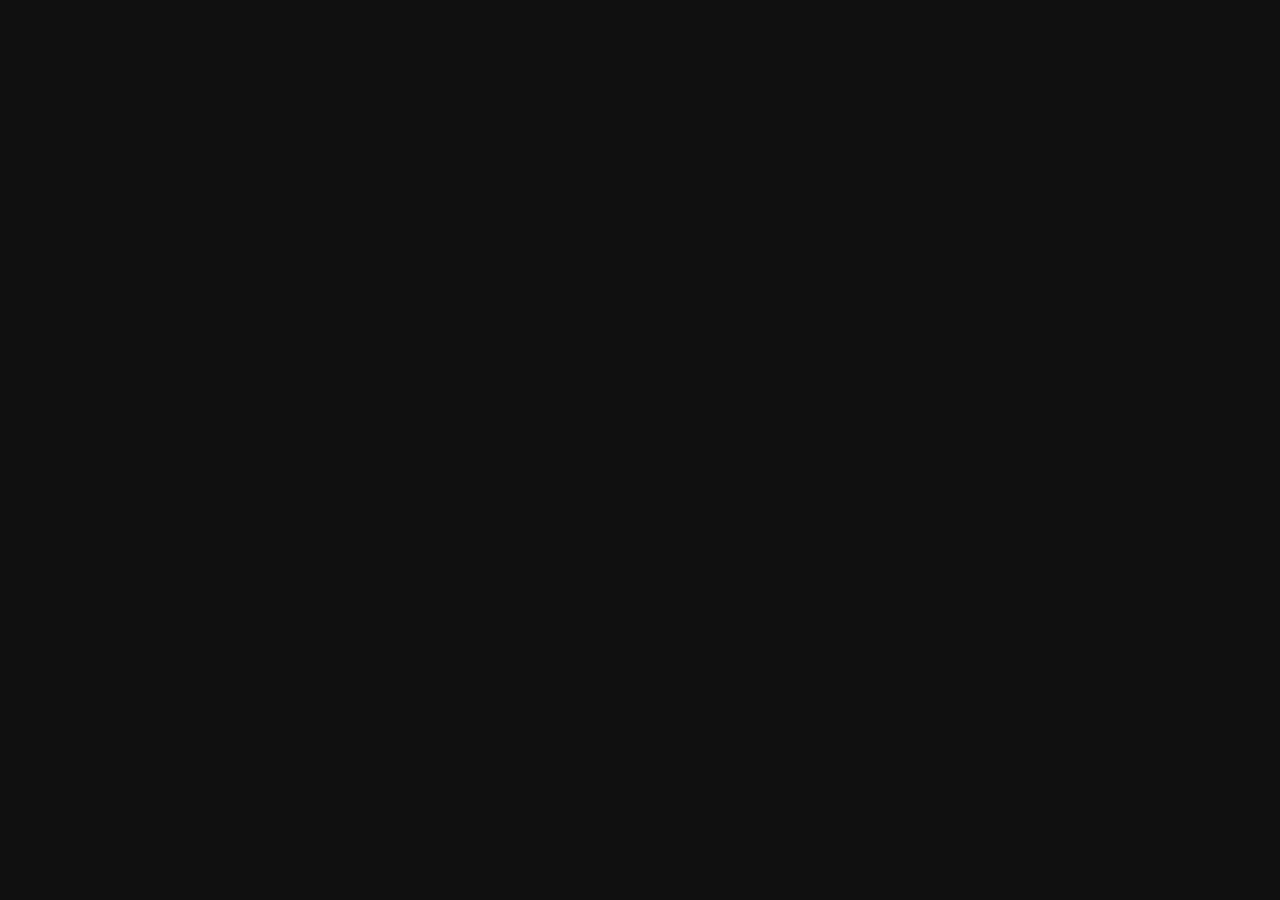
==== tc_next/index.html @ b54408b2 "Phase A.1: tc_next/ scaffold + cross-platform launcher New portable bundle structure. Launchers: sta" ====
<!DOCTYPE html>
<html lang="en">
<head>
  <meta charset="UTF-8">
  <meta name="viewport" content="width=device-width, initial-scale=1.0">
  <title>Tarnished's Companion</title>
  <link rel="stylesheet" href="app/styles.css">
</head>
<body>
  <div id="root">
    <div style="padding:2rem;font-family:monospace;color:#888">Loading...</div>
  </div>
  <!-- React via CDN not used at runtime (offline principle); ships bundled in app/vendor -->
  <script src="app/vendor/react.production.min.js"></script>
  <script src="app/vendor/react-dom.production.min.js"></script>
  <script src="app/main.js" type="module"></script>
</body>
</html>
---- tc_next/app/styles.css ----
/* Placeholder — styles will be ported from legacy HTML in Phase A.4.
   Keeping this minimal so the shell loads cleanly during migration. */
:root {
  color-scheme: dark;
}
body {
  margin: 0;
  background: #111;
  color: #ddd;
  font-family: system-ui, -apple-system, "Segoe UI", sans-serif;
}
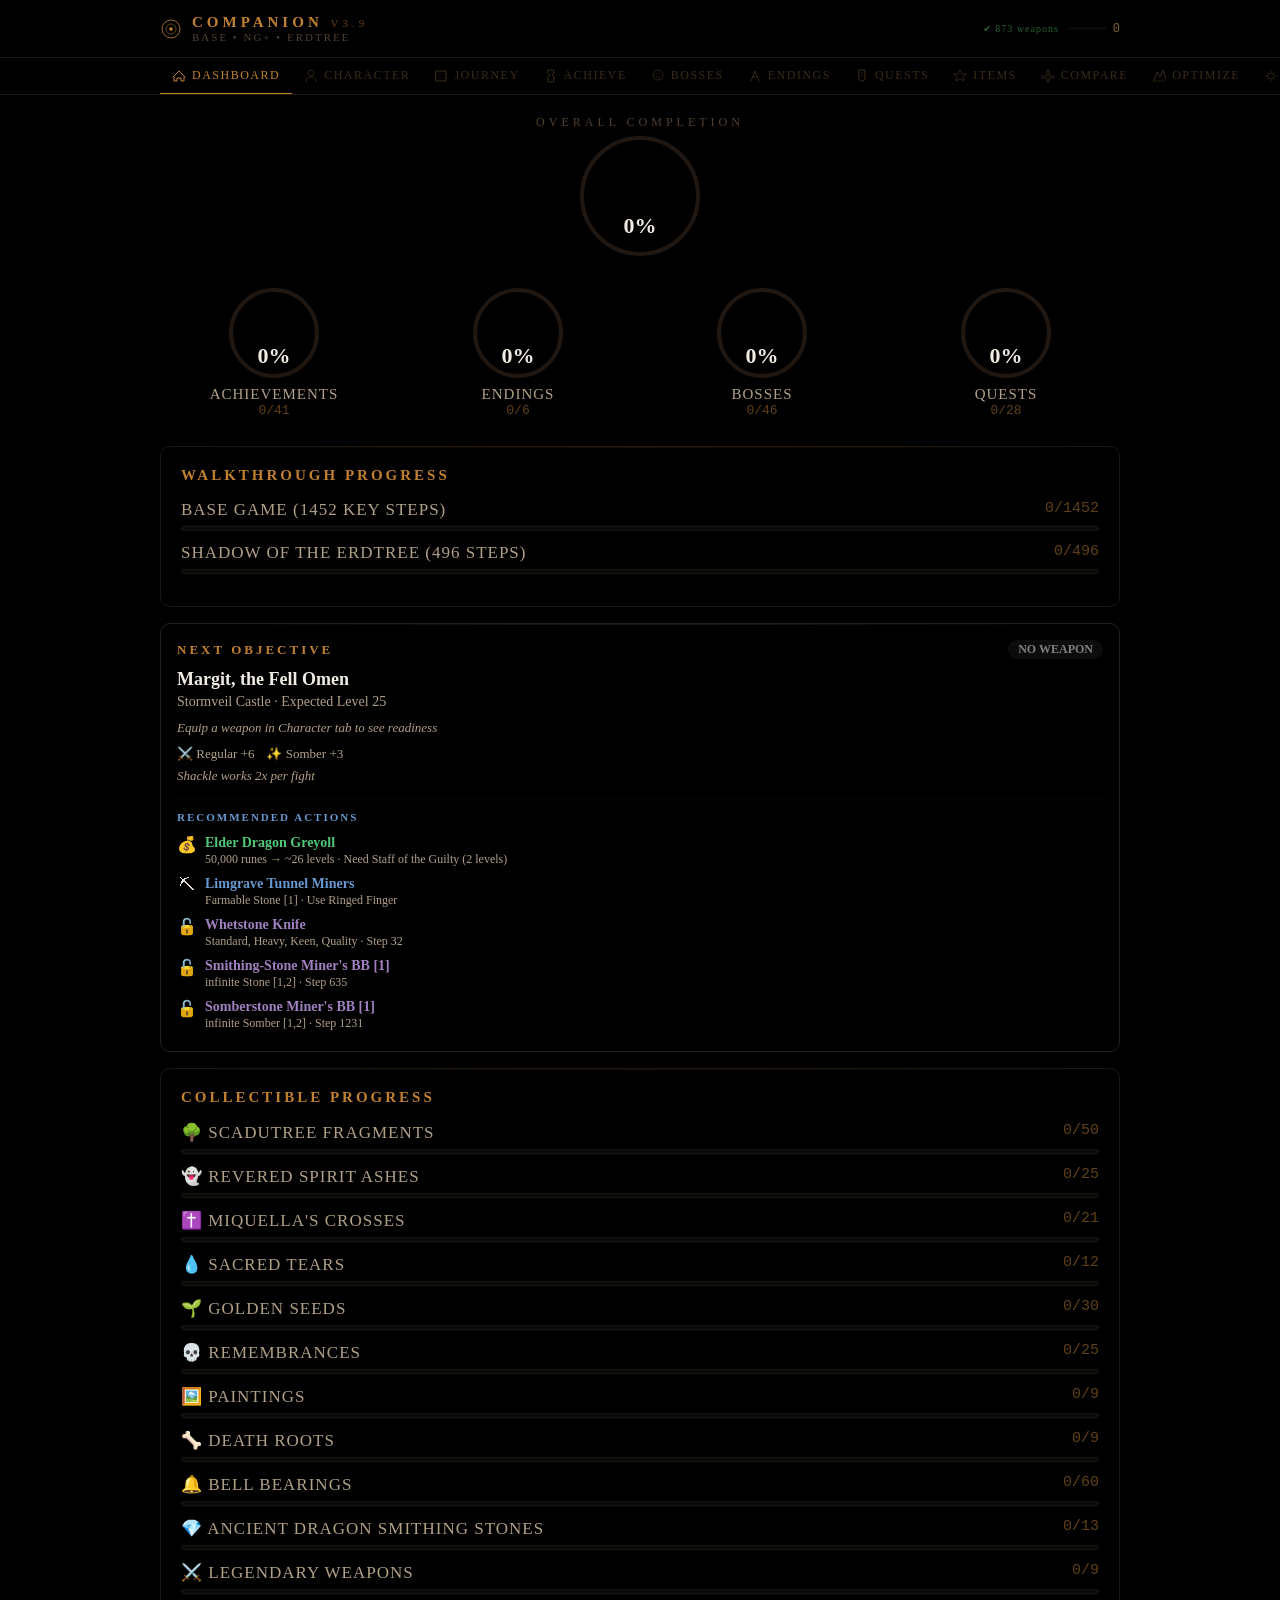
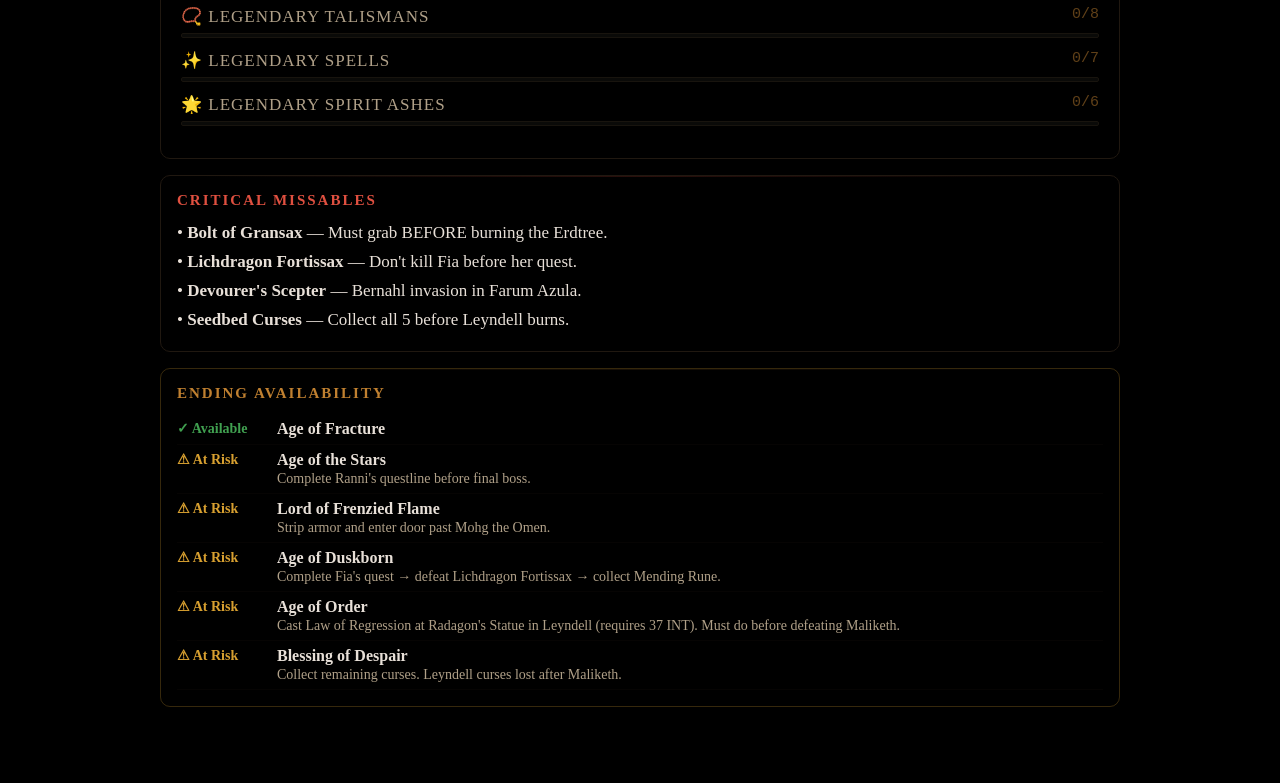
==== commit 6dff2f96: "Phase A.4: extract legacy UI to portable bundle - Legacy inline <script> (1.3 MB, 5823 lines) extrac" ====
--- a/tc_next/index.html
+++ b/tc_next/index.html
@@ -10,9 +10,17 @@
   <div id="root">
     <div style="padding:2rem;font-family:monospace;color:#888">Loading...</div>
   </div>
-  <!-- React via CDN not used at runtime (offline principle); ships bundled in app/vendor -->
+
+  <!-- React bundled locally (no CDN at runtime) -->
   <script src="app/vendor/react.production.min.js"></script>
   <script src="app/vendor/react-dom.production.min.js"></script>
-  <script src="app/main.js" type="module"></script>
+
+  <!-- Legacy inline script content (engine + data + App) extracted verbatim
+       from Tarnished_Companion_v3.9.html via scripts/phase_a_extract_app.js.
+       Defines the App component plus all engine functions and data as globals. -->
+  <script src="app/legacy_inline.js"></script>
+
+  <!-- Mount -->
+  <script src="app/main.js"></script>
 </body>
 </html>
